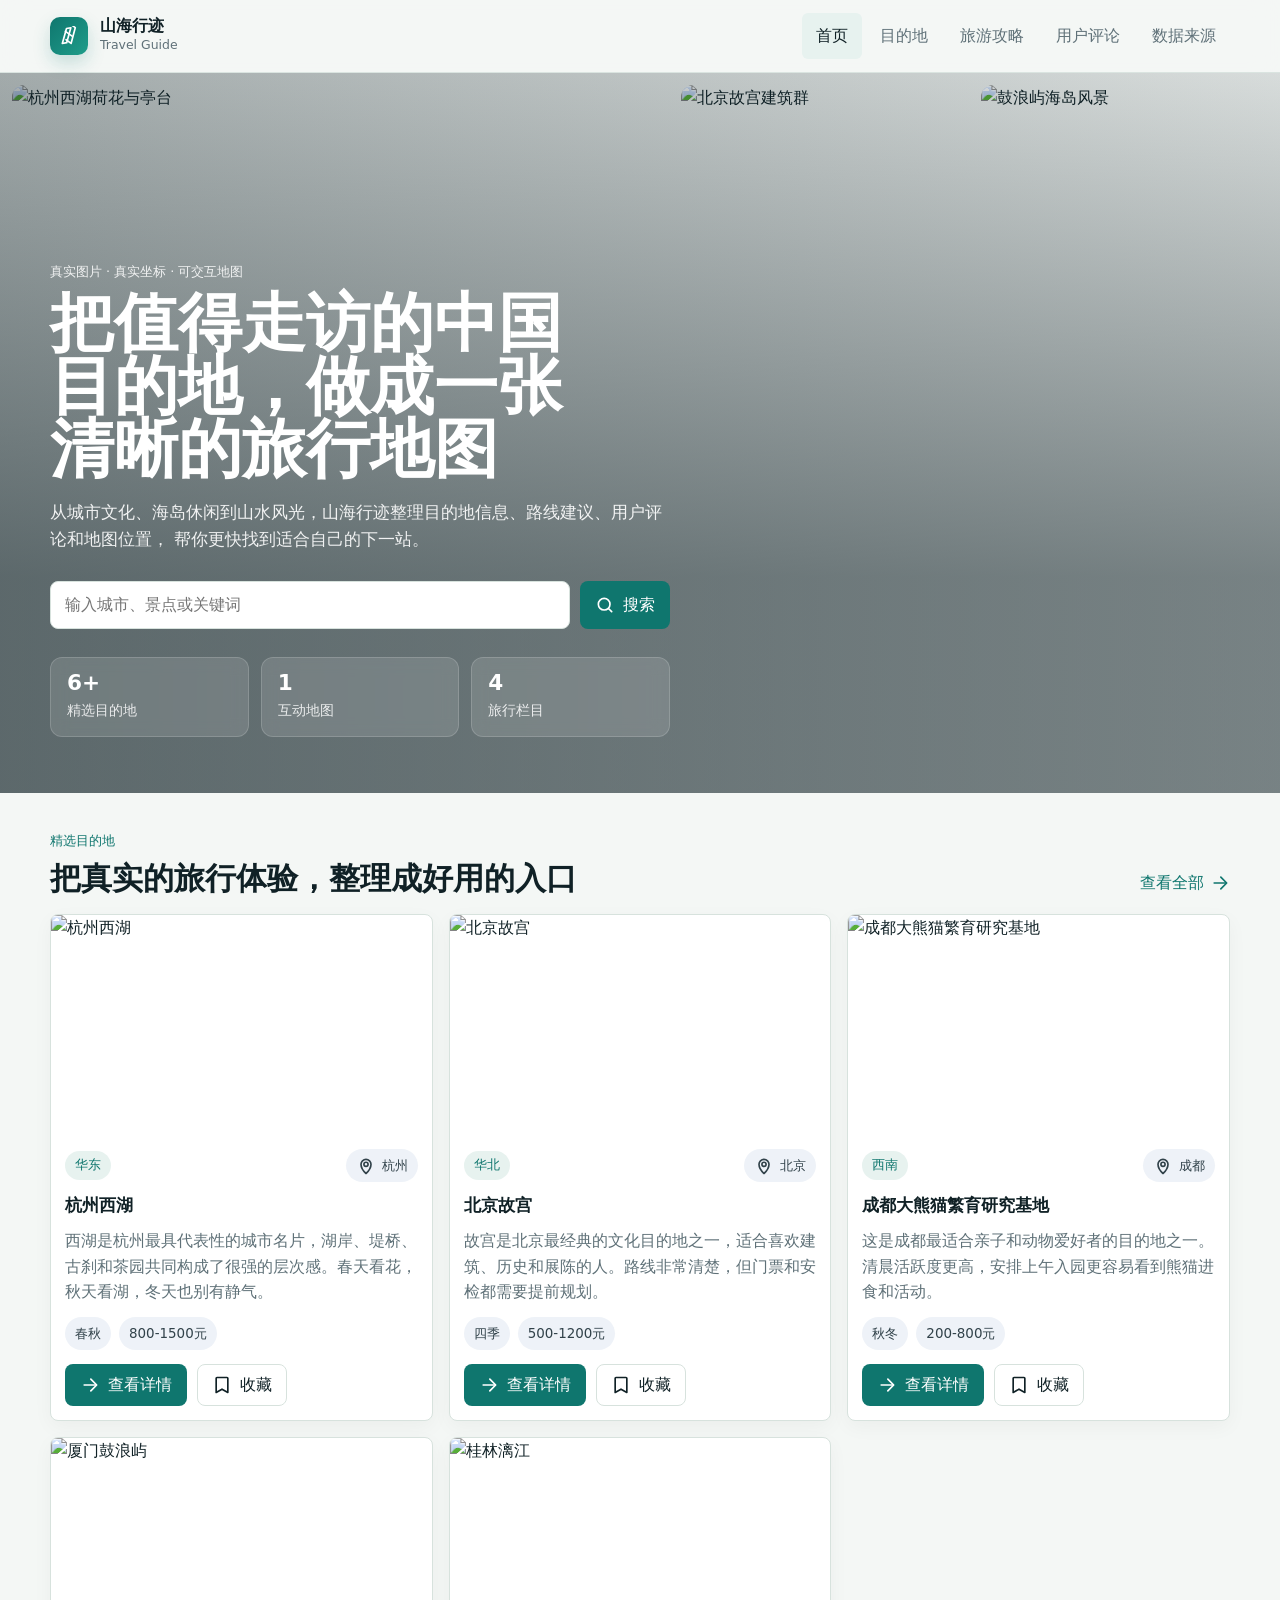
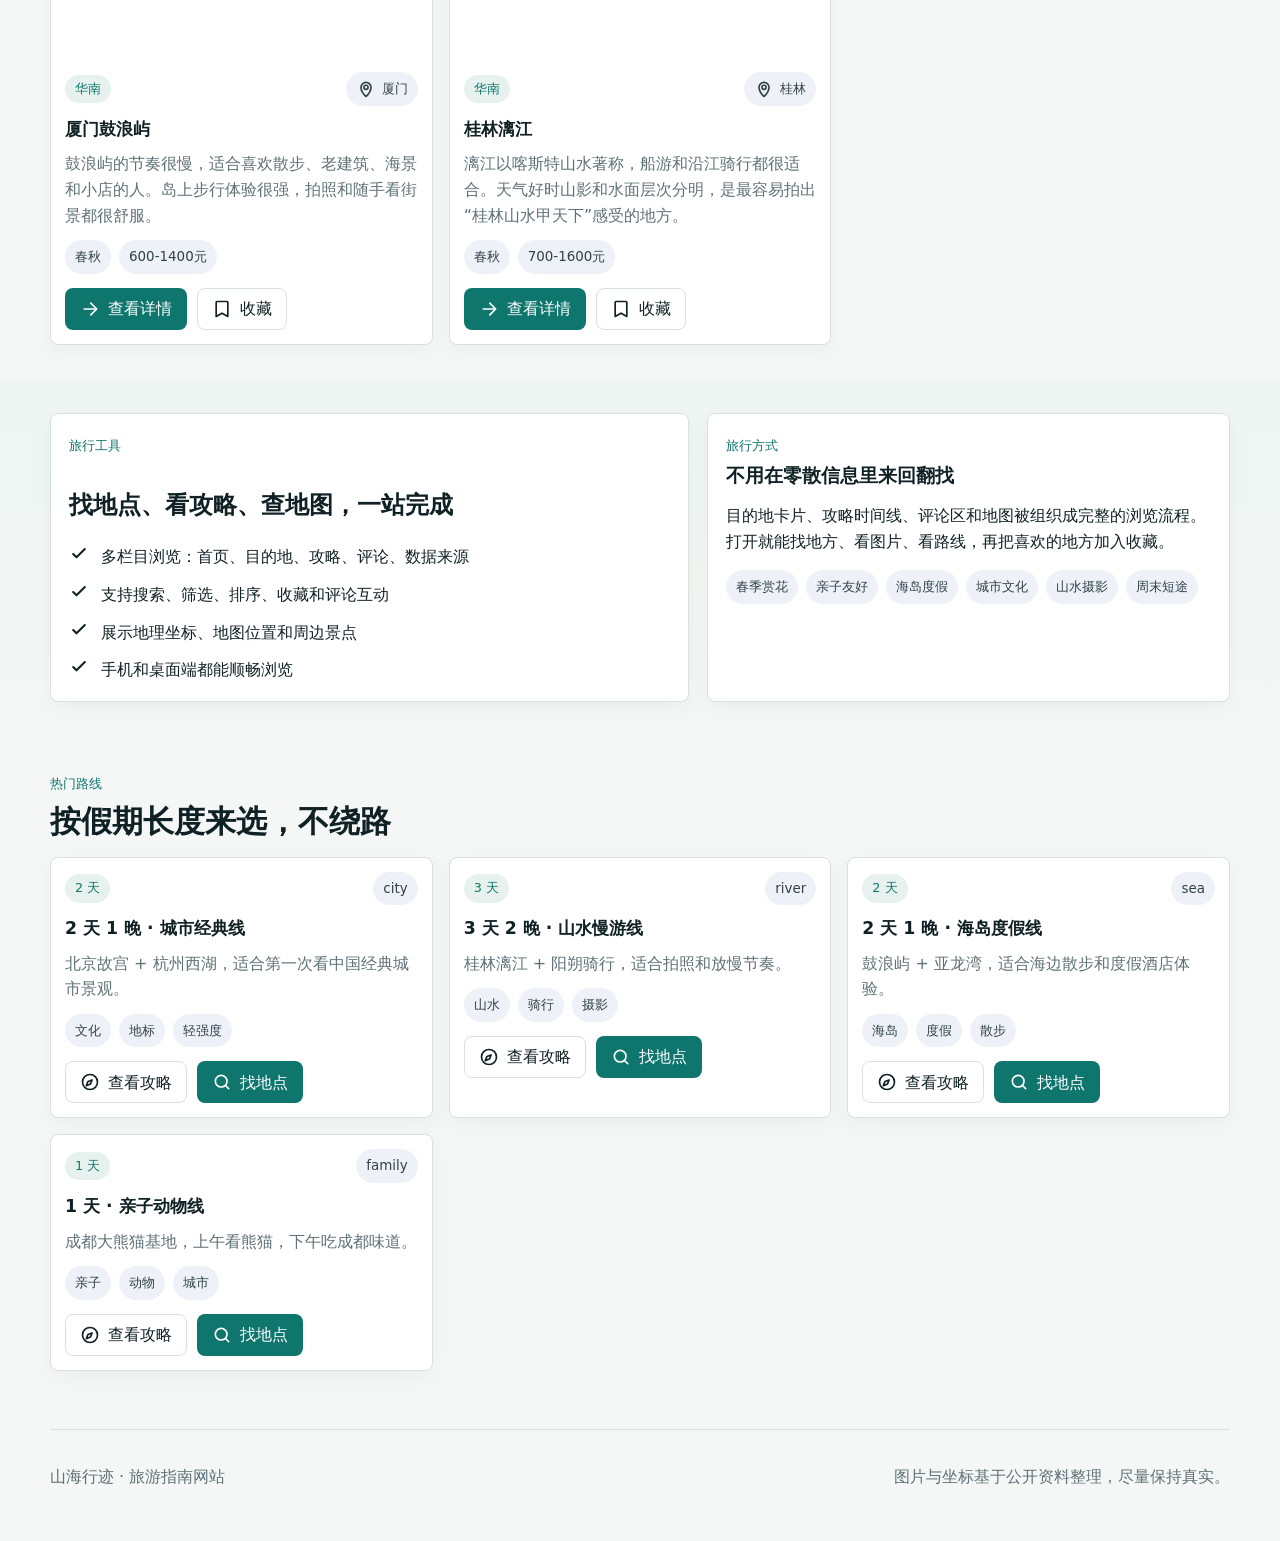
==== index.html @ cd8ba7ee "完成旅游指南网站" ====
<!doctype html>
<html lang="zh-CN">
  <head>
    <meta charset="UTF-8" />
    <meta name="viewport" content="width=device-width, initial-scale=1.0" />
    <title>山海行迹 - 旅游指南</title>
    <meta
      name="description"
      content="山海行迹提供真实目的地图片、坐标、攻略、评论和路线建议，帮助旅行者快速规划中国城市、山水与海岛行程。"
    />
    <link rel="stylesheet" href="styles.css" />
    <script defer src="data.js"></script>
    <script defer src="app.js"></script>
  </head>
  <body data-page="home">
    <header class="site-header">
      <div class="shell header-inner">
        <a class="brand" href="index.html" aria-label="山海行迹首页">
          <span class="brand-mark"><i data-lucide="map-pinned"></i></span>
          <span>
            <strong>山海行迹</strong>
            <small>Travel Guide</small>
          </span>
        </a>
        <button class="icon-btn nav-toggle" type="button" aria-label="打开导航" data-nav-toggle>
          <i data-lucide="menu"></i>
        </button>
        <nav class="site-nav" data-site-nav>
          <a href="index.html" class="active">首页</a>
          <a href="destinations.html">目的地</a>
          <a href="guide.html">旅游攻略</a>
          <a href="comments.html">用户评论</a>
          <a href="about.html">数据来源</a>
        </nav>
      </div>
    </header>

    <main>
      <section class="hero hero-home">
        <div class="hero-media">
          <img
            src="https://commons.wikimedia.org/wiki/Special:FilePath/West_Lake_Pavilion_and_Water_Lilies,_Hangzhou_120529_1.jpg"
            alt="杭州西湖荷花与亭台"
            class="hero-image hero-image-main"
          />
          <img
            src="https://commons.wikimedia.org/wiki/Special:FilePath/Forbidden_City_%2854449398364%29.jpg"
            alt="北京故宫建筑群"
            class="hero-image hero-image-side one"
          />
          <img
            src="https://commons.wikimedia.org/wiki/Special:FilePath/Gulangyu_Island_20191130144138.jpg"
            alt="鼓浪屿海岛风景"
            class="hero-image hero-image-side two"
          />
        </div>
        <div class="shell hero-content">
          <p class="eyebrow">真实图片 · 真实坐标 · 可交互地图</p>
          <h1>把值得走访的中国目的地，做成一张清晰的旅行地图</h1>
          <p class="lead">
            从城市文化、海岛休闲到山水风光，山海行迹整理目的地信息、路线建议、用户评论和地图位置，
            帮你更快找到适合自己的下一站。
          </p>
          <form class="quick-search" action="destinations.html" method="get">
            <label class="sr-only" for="home-search">搜索目的地</label>
            <input id="home-search" name="q" type="search" placeholder="输入城市、景点或关键词" />
            <button class="btn btn-primary" type="submit">
              <i data-lucide="search"></i>
              搜索
            </button>
          </form>
          <div class="hero-stats">
            <article>
              <strong>6+</strong>
              <span>精选目的地</span>
            </article>
            <article>
              <strong>1</strong>
              <span>互动地图</span>
            </article>
            <article>
              <strong>4</strong>
              <span>旅行栏目</span>
            </article>
          </div>
        </div>
      </section>

      <section class="band">
        <div class="shell section-head">
          <div>
            <p class="eyebrow">精选目的地</p>
            <h2>把真实的旅行体验，整理成好用的入口</h2>
          </div>
          <a class="text-link" href="destinations.html">
            查看全部
            <i data-lucide="arrow-right"></i>
          </a>
        </div>
        <div class="shell destination-grid" data-featured-grid></div>
      </section>

      <section class="band band-alt">
        <div class="shell split-layout">
          <div class="info-panel">
            <p class="eyebrow">旅行工具</p>
            <h2>找地点、看攻略、查地图，一站完成</h2>
            <ul class="check-list">
              <li><i data-lucide="check"></i> 多栏目浏览：首页、目的地、攻略、评论、数据来源</li>
              <li><i data-lucide="check"></i> 支持搜索、筛选、排序、收藏和评论互动</li>
              <li><i data-lucide="check"></i> 展示地理坐标、地图位置和周边景点</li>
              <li><i data-lucide="check"></i> 手机和桌面端都能顺畅浏览</li>
            </ul>
          </div>
          <div class="story-panel">
            <p class="eyebrow">旅行方式</p>
            <h3>不用在零散信息里来回翻找</h3>
            <p>
              目的地卡片、攻略时间线、评论区和地图被组织成完整的浏览流程。
              打开就能找地方、看图片、看路线，再把喜欢的地方加入收藏。
            </p>
            <div class="mini-chips" data-home-tags></div>
          </div>
        </div>
      </section>

      <section class="band">
        <div class="shell section-head">
          <div>
            <p class="eyebrow">热门路线</p>
            <h2>按假期长度来选，不绕路</h2>
          </div>
        </div>
        <div class="shell route-grid" data-route-grid></div>
      </section>
    </main>

    <footer class="site-footer">
      <div class="shell footer-inner">
        <p>山海行迹 · 旅游指南网站</p>
        <p>图片与坐标基于公开资料整理，尽量保持真实。</p>
      </div>
    </footer>
  </body>
</html>
---- styles.css ----
/* Base */
:root {
  --bg: #f4f7f5;
  --surface: #ffffff;
  --surface-soft: #edf4f1;
  --ink: #102126;
  --muted: #5f7178;
  --line: #d7e2dd;
  --accent: #0f766e;
  --accent-2: #d97706;
  --accent-3: #2563eb;
  --shadow: 0 16px 40px rgba(16, 33, 38, 0.12);
  --radius: 8px;
  --radius-sm: 6px;
  --shell: min(1180px, calc(100vw - 32px));
}

* {
  box-sizing: border-box;
}

html,
body {
  margin: 0;
  min-height: 100%;
}

body {
  font-family: Inter, system-ui, -apple-system, BlinkMacSystemFont, "Segoe UI", "PingFang SC",
    "Hiragino Sans GB", "Microsoft YaHei", sans-serif;
  color: var(--ink);
  background: var(--bg);
  line-height: 1.6;
}

img {
  max-width: 100%;
  display: block;
}

a {
  color: inherit;
  text-decoration: none;
}

button,
input,
select,
textarea {
  font: inherit;
}

.sr-only {
  position: absolute;
  width: 1px;
  height: 1px;
  padding: 0;
  margin: -1px;
  overflow: hidden;
  clip: rect(0, 0, 0, 0);
  white-space: nowrap;
  border: 0;
}

.shell {
  width: var(--shell);
  margin: 0 auto;
}

.page-shell {
  padding: 28px 0 56px;
}

/* Header */
.site-header {
  position: sticky;
  top: 0;
  z-index: 20;
  background: rgba(244, 247, 245, 0.9);
  backdrop-filter: blur(14px);
  border-bottom: 1px solid rgba(215, 226, 221, 0.9);
}

.header-inner {
  min-height: 72px;
  display: flex;
  align-items: center;
  gap: 16px;
}

.brand {
  display: inline-flex;
  align-items: center;
  gap: 12px;
  min-width: 0;
}

.brand strong,
.brand small {
  display: block;
}

.brand strong {
  font-size: 1rem;
  line-height: 1.1;
}

.brand small {
  color: var(--muted);
  font-size: 0.78rem;
}

.brand-mark,
.icon-btn,
.segmented {
  display: inline-flex;
  align-items: center;
  justify-content: center;
}

.brand-mark {
  width: 38px;
  height: 38px;
  border-radius: 10px;
  background: linear-gradient(135deg, var(--accent), #1f9d8a);
  color: #fff;
  box-shadow: 0 8px 18px rgba(15, 118, 110, 0.2);
}

.site-nav {
  margin-left: auto;
  display: flex;
  align-items: center;
  gap: 4px;
}

.site-nav a {
  padding: 10px 14px;
  border-radius: var(--radius-sm);
  color: var(--muted);
  transition: 0.2s ease;
}

.site-nav a:hover,
.site-nav a.active {
  color: var(--ink);
  background: #e7f2ef;
}

.nav-toggle {
  display: none;
  margin-left: auto;
}

/* Hero */
.hero {
  position: relative;
  min-height: 80vh;
  display: grid;
  align-items: end;
  overflow: hidden;
}

.hero-media {
  position: absolute;
  inset: 0;
  display: grid;
  grid-template-columns: 1.6fr 0.7fr 0.7fr;
  gap: 12px;
  padding: 12px;
}

.hero-image {
  width: 100%;
  height: 100%;
  object-fit: cover;
  border-radius: 12px;
  filter: saturate(1.02) contrast(1.03);
}

.hero-image-main {
  grid-row: 1 / span 2;
}

.hero-image-side.one {
  grid-column: 2;
}

.hero-image-side.two {
  grid-column: 3;
}

.hero::after {
  content: "";
  position: absolute;
  inset: 0;
  background:
    linear-gradient(180deg, rgba(16, 33, 38, 0.08), rgba(16, 33, 38, 0.52) 70%),
    linear-gradient(90deg, rgba(16, 33, 38, 0.3), rgba(16, 33, 38, 0.05));
}

.hero-content {
  position: relative;
  z-index: 1;
  padding: 72px 0 56px;
  color: #fff;
}

.hero-home .hero-content {
  width: var(--shell);
  margin: 0 auto;
}

.eyebrow {
  display: inline-flex;
  align-items: center;
  gap: 8px;
  margin: 0 0 10px;
  font-size: 0.8rem;
  letter-spacing: 0;
  color: var(--accent);
  text-transform: uppercase;
}

.hero .eyebrow {
  color: rgba(255, 255, 255, 0.88);
}

.hero h1 {
  margin: 0;
  max-width: 12ch;
  font-size: clamp(2.5rem, 5vw, 5rem);
  line-height: 0.98;
}

.lead {
  max-width: 58ch;
  margin: 18px 0 0;
  font-size: 1.06rem;
  color: rgba(255, 255, 255, 0.9);
}

.quick-search {
  margin-top: 28px;
  display: flex;
  gap: 10px;
  max-width: 620px;
}

.quick-search input,
.input-wrap input,
select,
textarea {
  width: 100%;
  border: 1px solid var(--line);
  border-radius: 8px;
  background: #fff;
  color: var(--ink);
  outline: none;
}

.quick-search input,
.input-wrap input,
select {
  min-height: 48px;
  padding: 0 14px;
}

textarea {
  padding: 12px 14px;
  resize: vertical;
}

.quick-search input:focus,
.input-wrap input:focus,
select:focus,
textarea:focus {
  border-color: rgba(15, 118, 110, 0.45);
  box-shadow: 0 0 0 3px rgba(15, 118, 110, 0.12);
}

.hero-stats {
  margin-top: 28px;
  display: grid;
  grid-template-columns: repeat(3, minmax(0, 1fr));
  gap: 12px;
  max-width: 620px;
}

.hero-stats article,
.hero-sidecard,
.meta-card {
  background: rgba(255, 255, 255, 0.12);
  border: 1px solid rgba(255, 255, 255, 0.16);
  border-radius: 12px;
  padding: 14px 16px;
  backdrop-filter: blur(8px);
}

.hero-stats strong,
.hero-sidecard strong,
.meta-card strong {
  display: block;
  font-size: 1.35rem;
  line-height: 1;
}

.hero-stats span,
.hero-sidecard span,
.meta-card span {
  display: block;
  margin-top: 6px;
  font-size: 0.88rem;
  color: rgba(255, 255, 255, 0.85);
}

.hero-sidecard {
  background: #fff;
  color: var(--ink);
  border-color: var(--line);
  box-shadow: var(--shadow);
}

.hero-sidecard span,
.meta-card span {
  color: var(--muted);
}

/* Sections */
.band {
  padding: 34px 0;
}

.band-alt {
  background: linear-gradient(180deg, #eef5f2, #f4f7f5);
}

.section-head {
  display: flex;
  align-items: end;
  justify-content: space-between;
  gap: 16px;
  margin-bottom: 18px;
}

.section-head h2,
.page-hero h1,
.guide-panel h2,
.comment-panel h2,
.detail-block h2,
.story-panel h3 {
  margin: 0;
  line-height: 1.12;
}

.section-head h2,
.page-hero h1 {
  font-size: clamp(1.6rem, 2.4vw, 2.4rem);
}

.text-link,
.text-link i {
  display: inline-flex;
  align-items: center;
  gap: 6px;
  color: var(--accent);
}

.destination-grid,
.route-grid,
.source-grid {
  display: grid;
  grid-template-columns: repeat(3, minmax(0, 1fr));
  gap: 16px;
}

.destination-grid-list {
  grid-template-columns: repeat(2, minmax(0, 1fr));
}

.destination-card,
.route-card,
.source-card {
  background: var(--surface);
  border: 1px solid var(--line);
  border-radius: var(--radius);
  overflow: hidden;
  box-shadow: 0 6px 20px rgba(16, 33, 38, 0.04);
}

.destination-card img,
.route-card img {
  width: 100%;
  height: 220px;
  object-fit: cover;
}

.destination-card-body,
.route-card-body,
.source-card-body {
  padding: 14px;
}

.card-topline {
  display: flex;
  align-items: center;
  justify-content: space-between;
  gap: 10px;
  margin-bottom: 10px;
}

.badge,
.pill,
.chip,
.segmented {
  border-radius: 999px;
}

.badge {
  padding: 4px 10px;
  background: #e7f2ef;
  color: var(--accent);
  font-size: 0.8rem;
}

.pill,
.chip {
  display: inline-flex;
  align-items: center;
  gap: 6px;
  padding: 6px 10px;
  background: #eef2f8;
  color: #31424a;
  font-size: 0.84rem;
}

.destination-card h3,
.route-card h3,
.source-card h3 {
  margin: 0;
  font-size: 1.08rem;
}

.destination-card p,
.route-card p,
.source-card p {
  margin: 8px 0 0;
  color: var(--muted);
}

.card-meta {
  display: flex;
  flex-wrap: wrap;
  gap: 8px;
  margin-top: 12px;
}

.card-actions {
  display: flex;
  align-items: center;
  gap: 10px;
  margin-top: 14px;
}

.btn {
  min-height: 42px;
  border: 1px solid transparent;
  border-radius: 8px;
  padding: 0 14px;
  display: inline-flex;
  align-items: center;
  justify-content: center;
  gap: 8px;
  cursor: pointer;
  transition: 0.2s ease;
  white-space: nowrap;
}

.btn-primary {
  background: var(--accent);
  color: #fff;
}

.btn-primary:hover {
  background: #0d6a63;
}

.btn-ghost {
  background: #fff;
  border-color: var(--line);
  color: var(--ink);
}

.btn-ghost:hover,
.icon-btn:hover,
.segmented:hover {
  background: #e7f2ef;
}

.full-width {
  width: 100%;
}

.icon-btn {
  width: 42px;
  height: 42px;
  border: 1px solid var(--line);
  border-radius: 8px;
  background: #fff;
  color: var(--ink);
  cursor: pointer;
}

.split-layout,
.list-layout,
.guide-layout,
.comment-layout,
.detail-grid {
  display: grid;
  gap: 18px;
}

.split-layout {
  grid-template-columns: 1.1fr 0.9fr;
}

.list-layout {
  grid-template-columns: 260px minmax(0, 1fr);
}

.guide-layout {
  grid-template-columns: 1.2fr 0.8fr;
}

.comment-layout {
  grid-template-columns: 1fr 1fr;
}

.detail-grid {
  grid-template-columns: minmax(0, 1.4fr) minmax(320px, 0.8fr);
}

.info-panel,
.story-panel,
.filter-panel,
.guide-panel,
.comment-panel,
.detail-block,
.meta-card,
.hero-sidecard {
  border-radius: var(--radius);
}

.info-panel,
.story-panel,
.filter-panel,
.guide-panel,
.comment-panel,
.detail-block {
  background: var(--surface);
  border: 1px solid var(--line);
  box-shadow: 0 6px 20px rgba(16, 33, 38, 0.04);
}

.info-panel,
.story-panel,
.filter-panel,
.guide-panel,
.comment-panel,
.detail-block {
  padding: 18px;
}

.check-list,
.nearby-list,
.spot-list,
.timeline {
  display: grid;
  gap: 12px;
}

.check-list {
  list-style: none;
  padding: 0;
  margin: 18px 0 0;
}

.check-list li,
.spot-item,
.nearby-item,
.timeline-item {
  display: flex;
  gap: 12px;
  align-items: start;
}

.check-list i,
.spot-item i,
.nearby-item i,
.timeline-item i {
  color: var(--accent);
  flex: 0 0 auto;
  margin-top: 2px;
}

.mini-chips,
.chip-group {
  display: flex;
  flex-wrap: wrap;
  gap: 8px;
}

.toolbar {
  display: flex;
  flex-wrap: wrap;
  gap: 14px;
  align-items: end;
  margin: 14px 0 22px;
}

.toolbar-compact {
  justify-content: center;
}

.field {
  min-width: 160px;
}

.field-grow {
  flex: 1 1 320px;
}

.field label {
  display: block;
  margin-bottom: 8px;
  font-size: 0.86rem;
  color: var(--muted);
}

.input-wrap {
  position: relative;
}

.input-wrap i {
  position: absolute;
  left: 12px;
  top: 50%;
  transform: translateY(-50%);
  color: var(--muted);
}

.input-wrap input {
  padding-left: 40px;
}

.filter-panel h2,
.guide-panel h2,
.comment-panel h2,
.detail-block h2 {
  font-size: 1.1rem;
}

.meta-card {
  margin-top: 16px;
  background: linear-gradient(135deg, #11363c, #1f5f5a);
  color: #fff;
}

.meta-card p {
  margin: 0;
}

.chip-group .chip,
.segmented {
  border: 1px solid var(--line);
  background: #fff;
  cursor: pointer;
}

.segmented.active,
.chip.active {
  background: #e7f2ef;
  border-color: rgba(15, 118, 110, 0.24);
  color: var(--accent);
}

.page-hero {
  width: var(--shell);
  margin: 0 auto 22px;
  display: flex;
  align-items: end;
  justify-content: space-between;
  gap: 16px;
}

.page-hero h1 {
  max-width: 14ch;
}

.page-hero .lead {
  color: var(--muted);
  max-width: 62ch;
}

.destination-hero {
  position: relative;
  display: grid;
  grid-template-columns: minmax(0, 1.3fr) minmax(320px, 0.7fr);
  gap: 16px;
  align-items: stretch;
  margin-bottom: 18px;
}

.detail-hero-image {
  width: 100%;
  height: 100%;
  min-height: 320px;
  object-fit: cover;
  border-radius: var(--radius);
  border: 1px solid var(--line);
}

.detail-hero-copy {
  display: grid;
  align-content: end;
  gap: 12px;
  padding: 24px;
  border-radius: var(--radius);
  border: 1px solid var(--line);
  background: linear-gradient(160deg, #ffffff, #edf4f1);
}

.detail-hero-copy h1 {
  margin: 0;
  font-size: clamp(2rem, 3.2vw, 3.2rem);
  line-height: 1;
}

.detail-hero-copy p {
  margin: 0;
  color: var(--muted);
}

.hero-sidecard {
  min-width: 160px;
}

.hero-sidecard strong {
  color: var(--ink);
  font-size: 2.1rem;
}

.hero-sidecard p {
  margin: 0;
  color: var(--muted);
}

.facts-grid {
  display: grid;
  grid-template-columns: repeat(3, minmax(0, 1fr));
  gap: 12px;
}

.fact {
  padding: 14px;
  border-radius: var(--radius-sm);
  background: var(--surface-soft);
  border: 1px solid #deebe6;
}

.fact small,
.fact span {
  display: block;
  color: var(--muted);
}

.fact strong {
  display: block;
  margin-top: 4px;
  font-size: 1.05rem;
}

.spot-item,
.nearby-item,
.timeline-item {
  padding: 12px 0;
  border-bottom: 1px solid var(--line);
}

.spot-item:last-child,
.nearby-item:last-child,
.timeline-item:last-child {
  border-bottom: 0;
  padding-bottom: 0;
}

.spot-item strong,
.nearby-item strong,
.timeline-item strong {
  display: block;
}

.three-col {
  display: grid;
  grid-template-columns: repeat(3, minmax(0, 1fr));
  gap: 12px;
}

.logistics-card {
  border-radius: var(--radius-sm);
  background: var(--surface-soft);
  border: 1px solid #deebe6;
  padding: 14px;
}

.logistics-card h3 {
  margin: 0 0 8px;
  font-size: 1rem;
}

.map-panel {
  width: 100%;
  height: 360px;
  border-radius: var(--radius-sm);
  overflow: hidden;
  position: relative;
  background:
    linear-gradient(180deg, #eff7f4, #d9ece6 45%, #c1d8d0 100%);
  border: 1px solid var(--line);
  padding: 14px;
}

.map-head {
  display: flex;
  align-items: start;
  justify-content: space-between;
  gap: 12px;
  margin-bottom: 12px;
}

.map-head strong {
  display: block;
  font-size: 1rem;
}

.map-head span {
  color: var(--muted);
  font-size: 0.9rem;
}

.map-legend {
  display: flex;
  gap: 10px;
  flex-wrap: wrap;
  align-items: center;
  color: var(--muted);
  font-size: 0.84rem;
}

.map-legend span {
  display: inline-flex;
  align-items: center;
  gap: 6px;
}

.map-legend i {
  width: 10px;
  height: 10px;
  border-radius: 999px;
  background: var(--accent);
  display: inline-block;
}

.map-legend i.all {
  background: #9ab4ad;
}

.map-canvas {
  position: relative;
  width: 100%;
  height: calc(100% - 52px);
  border-radius: var(--radius-sm);
  overflow: hidden;
  background:
    radial-gradient(circle at 25% 30%, rgba(15, 118, 110, 0.08), transparent 22%),
    radial-gradient(circle at 70% 60%, rgba(217, 119, 6, 0.08), transparent 20%),
    linear-gradient(180deg, rgba(255, 255, 255, 0.75), rgba(255, 255, 255, 0.18));
}

.map-grid {
  position: absolute;
  inset: 0;
  background-image:
    linear-gradient(rgba(16, 33, 38, 0.08) 1px, transparent 1px),
    linear-gradient(90deg, rgba(16, 33, 38, 0.08) 1px, transparent 1px);
  background-size: 12% 12%, 12% 12%;
  opacity: 0.6;
}

.map-shape {
  position: absolute;
  inset: 18% 10% 18% 12%;
  clip-path: polygon(6% 20%, 20% 8%, 33% 12%, 47% 7%, 58% 13%, 66% 20%, 79% 17%, 91% 25%, 95% 40%, 88% 54%, 80% 60%, 73% 72%, 61% 80%, 49% 76%, 41% 83%, 29% 79%, 20% 69%, 14% 61%, 9% 48%, 7% 36%);
  background: linear-gradient(135deg, rgba(15, 118, 110, 0.18), rgba(37, 99, 235, 0.08));
  border: 1px solid rgba(16, 33, 38, 0.08);
}

.map-dot,
.map-note {
  position: absolute;
}

.map-dot {
  width: 16px;
  height: 16px;
  transform: translate(-50%, -50%);
  border: 0;
  background: transparent;
  cursor: pointer;
}

.map-dot span {
  display: block;
  width: 16px;
  height: 16px;
  border-radius: 999px;
  background: rgba(15, 118, 110, 0.3);
  box-shadow: 0 0 0 6px rgba(15, 118, 110, 0.08);
}

.map-dot.active span {
  background: var(--accent);
  box-shadow: 0 0 0 10px rgba(15, 118, 110, 0.18);
}

.map-note {
  transform: translate(-50%, -100%);
  padding: 6px 10px;
  border-radius: 999px;
  background: #fff;
  border: 1px solid var(--line);
  color: var(--accent);
  font-size: 0.78rem;
  box-shadow: 0 6px 16px rgba(16, 33, 38, 0.08);
  white-space: nowrap;
}

.block-head {
  display: flex;
  align-items: center;
  justify-content: space-between;
  gap: 12px;
  margin-bottom: 14px;
}

.comment-list {
  display: grid;
  gap: 12px;
}

.comment {
  padding: 14px;
  border-radius: var(--radius-sm);
  border: 1px solid var(--line);
  background: var(--surface-soft);
}

.comment-head {
  display: flex;
  align-items: center;
  justify-content: space-between;
  gap: 10px;
  margin-bottom: 8px;
}

.comment .meta {
  color: var(--muted);
  font-size: 0.9rem;
}

.comment .stars {
  color: #c77f08;
}

.comment-form {
  display: grid;
  gap: 12px;
}

.comment-form label {
  display: grid;
  gap: 6px;
  color: var(--muted);
  font-size: 0.92rem;
}

.full-row {
  grid-column: 1 / -1;
}

.source-grid {
  grid-template-columns: repeat(2, minmax(0, 1fr));
}

.source-card {
  min-height: 100%;
}

.source-card-body ul {
  margin: 10px 0 0;
  padding-left: 18px;
  color: var(--muted);
}

.site-footer {
  padding: 24px 0 36px;
  color: var(--muted);
}

.footer-inner {
  display: flex;
  flex-wrap: wrap;
  gap: 10px 18px;
  justify-content: space-between;
  border-top: 1px solid var(--line);
  padding-top: 18px;
}

@media (max-width: 1100px) {
  .destination-grid,
  .route-grid,
  .source-grid,
  .split-layout,
  .list-layout,
  .guide-layout,
  .comment-layout,
  .destination-hero,
  .detail-grid {
    grid-template-columns: 1fr;
  }

  .hero-media {
    grid-template-columns: 1fr 1fr;
  }

  .hero-image-main {
    grid-row: 1;
    grid-column: 1 / -1;
  }

  .hero-image-side.one {
    grid-column: 1;
  }

  .hero-image-side.two {
    grid-column: 2;
  }
}

@media (max-width: 760px) {
  .shell {
    width: min(100vw - 20px, 1180px);
  }

  .hero {
    min-height: auto;
  }

  .hero-media {
    position: relative;
    grid-template-columns: 1fr;
    padding: 0;
    gap: 10px;
    height: 52vh;
  }

  .hero-image-main,
  .hero-image-side.one,
  .hero-image-side.two {
    grid-column: 1;
    grid-row: auto;
  }

  .hero-content {
    padding-top: 24px;
  }

  .hero h1 {
    max-width: 100%;
  }

  .quick-search,
  .hero-stats,
  .facts-grid,
  .three-col {
    grid-template-columns: 1fr;
  }

  .quick-search {
    display: grid;
    max-width: 100%;
  }

  .page-hero {
    display: grid;
  }

  .site-nav {
    position: absolute;
    left: 10px;
    right: 10px;
    top: 72px;
    display: none;
    flex-direction: column;
    padding: 10px;
    background: #fff;
    border: 1px solid var(--line);
    border-radius: 12px;
    box-shadow: var(--shadow);
  }

  .site-nav.open {
    display: flex;
  }

  .nav-toggle {
    display: inline-flex;
  }
}
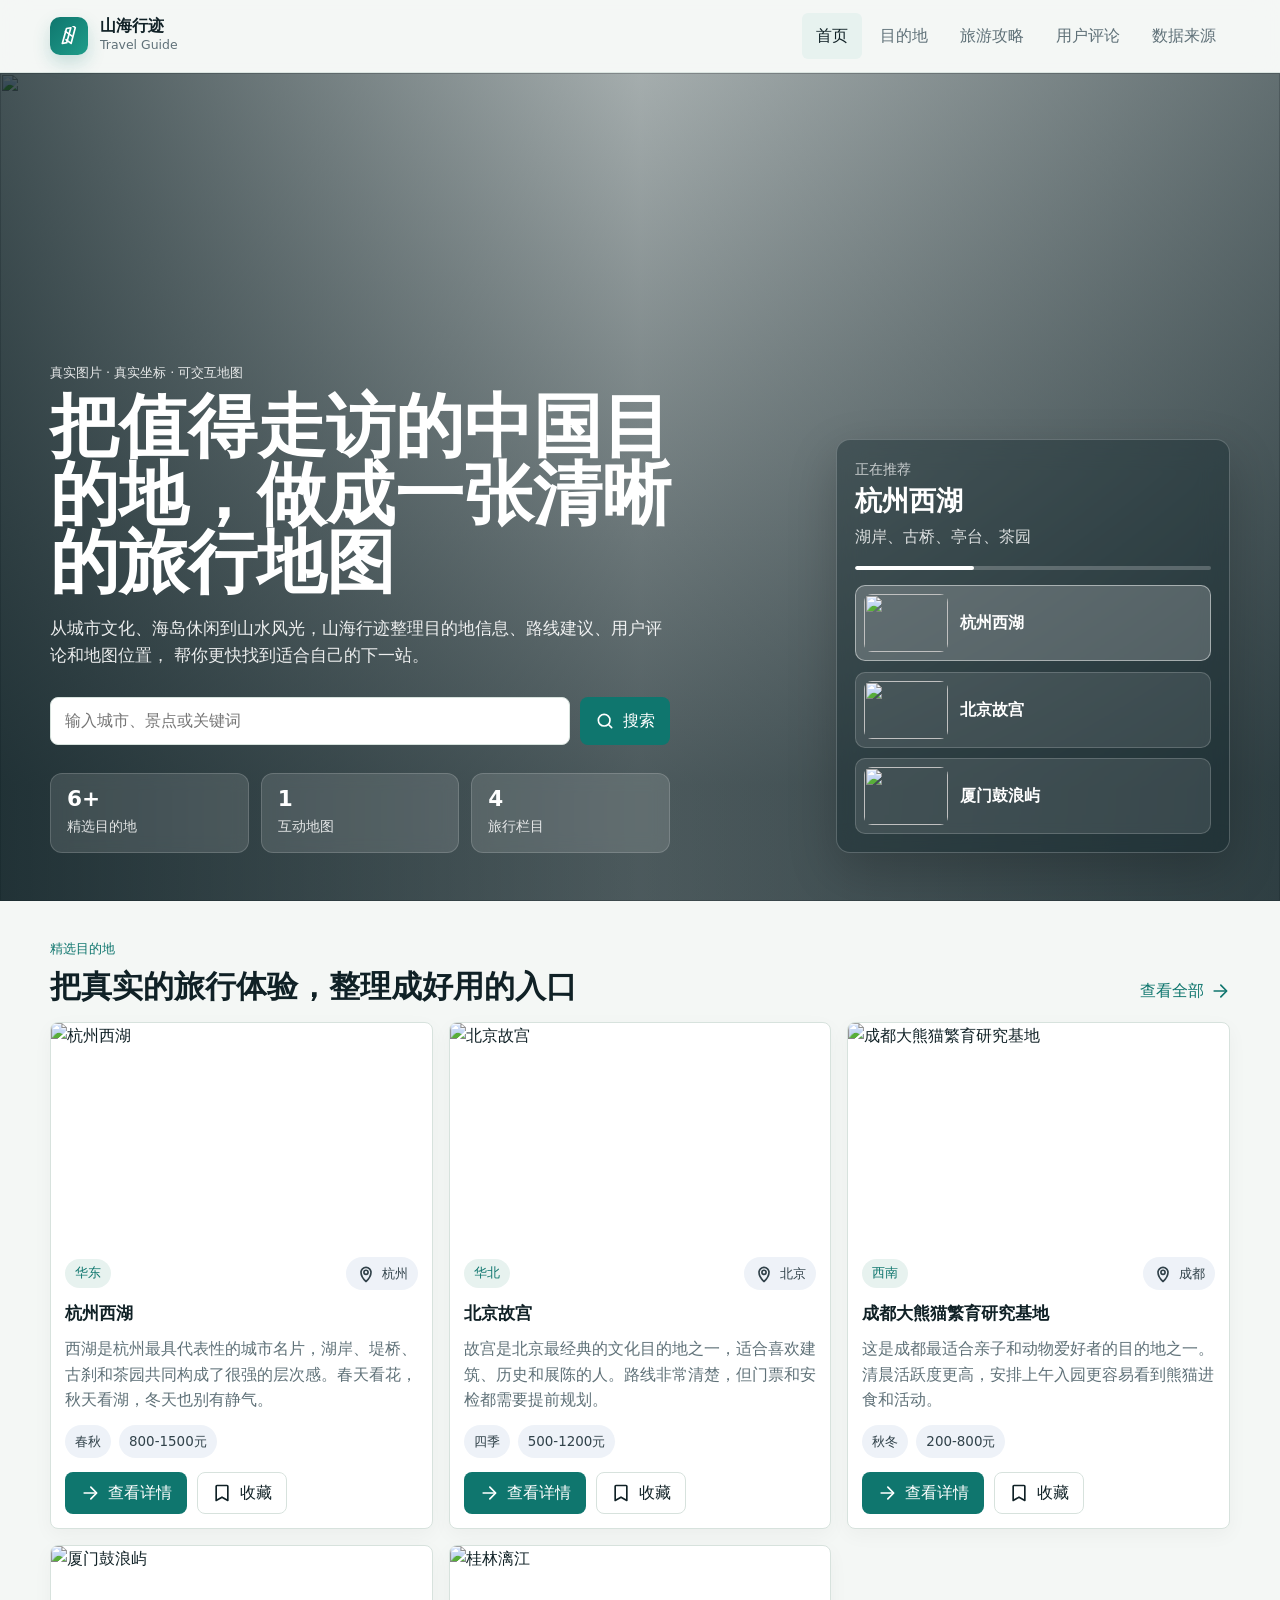
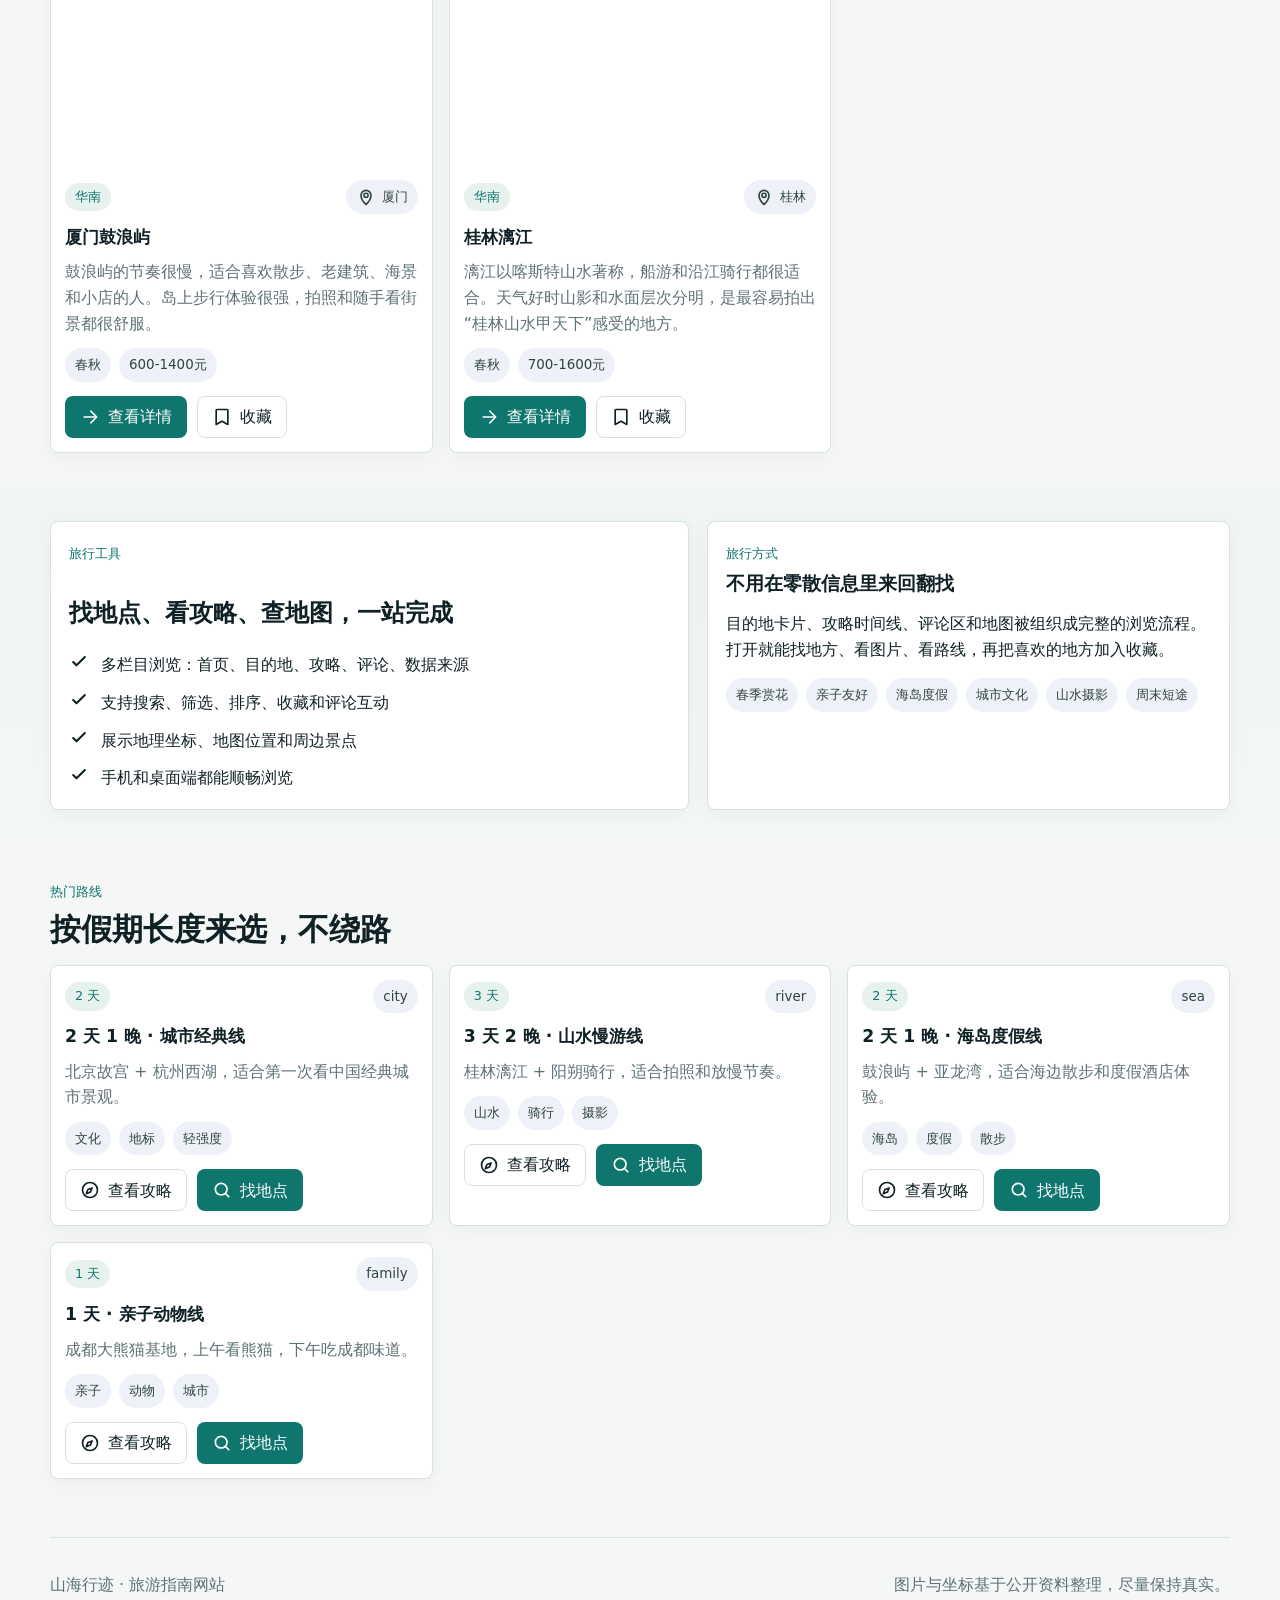
==== commit 144ea15e: "style: 优化部分页面细节并更新README" ====
--- a/index.html
+++ b/index.html
@@ -36,53 +36,93 @@
     </header>
 
     <main>
-      <section class="hero hero-home">
-        <div class="hero-media">
+      <section class="hero hero-home" data-hero-carousel>
+        <div class="hero-slider" aria-hidden="true">
           <img
+            class="hero-slide active"
             src="https://commons.wikimedia.org/wiki/Special:FilePath/West_Lake_Pavilion_and_Water_Lilies,_Hangzhou_120529_1.jpg"
-            alt="杭州西湖荷花与亭台"
-            class="hero-image hero-image-main"
+            alt=""
+            data-slide="0"
           />
           <img
+            class="hero-slide"
             src="https://commons.wikimedia.org/wiki/Special:FilePath/Forbidden_City_%2854449398364%29.jpg"
-            alt="北京故宫建筑群"
-            class="hero-image hero-image-side one"
+            alt=""
+            data-slide="1"
           />
           <img
+            class="hero-slide"
             src="https://commons.wikimedia.org/wiki/Special:FilePath/Gulangyu_Island_20191130144138.jpg"
-            alt="鼓浪屿海岛风景"
-            class="hero-image hero-image-side two"
+            alt=""
+            data-slide="2"
           />
         </div>
-        <div class="shell hero-content">
-          <p class="eyebrow">真实图片 · 真实坐标 · 可交互地图</p>
-          <h1>把值得走访的中国目的地，做成一张清晰的旅行地图</h1>
-          <p class="lead">
-            从城市文化、海岛休闲到山水风光，山海行迹整理目的地信息、路线建议、用户评论和地图位置，
-            帮你更快找到适合自己的下一站。
-          </p>
-          <form class="quick-search" action="destinations.html" method="get">
-            <label class="sr-only" for="home-search">搜索目的地</label>
-            <input id="home-search" name="q" type="search" placeholder="输入城市、景点或关键词" />
-            <button class="btn btn-primary" type="submit">
-              <i data-lucide="search"></i>
-              搜索
-            </button>
-          </form>
-          <div class="hero-stats">
-            <article>
-              <strong>6+</strong>
-              <span>精选目的地</span>
-            </article>
-            <article>
-              <strong>1</strong>
-              <span>互动地图</span>
-            </article>
-            <article>
-              <strong>4</strong>
-              <span>旅行栏目</span>
-            </article>
+
+        <div class="shell hero-inner">
+          <div class="hero-content">
+            <p class="eyebrow">真实图片 · 真实坐标 · 可交互地图</p>
+            <h1>把值得走访的中国目的地，做成一张清晰的旅行地图</h1>
+            <p class="lead">
+              从城市文化、海岛休闲到山水风光，山海行迹整理目的地信息、路线建议、用户评论和地图位置，
+              帮你更快找到适合自己的下一站。
+            </p>
+            <form class="quick-search" action="destinations.html" method="get">
+              <label class="sr-only" for="home-search">搜索目的地</label>
+              <input id="home-search" name="q" type="search" placeholder="输入城市、景点或关键词" />
+              <button class="btn btn-primary" type="submit">
+                <i data-lucide="search"></i>
+                搜索
+              </button>
+            </form>
+            <div class="hero-stats">
+              <article>
+                <strong>6+</strong>
+                <span>精选目的地</span>
+              </article>
+              <article>
+                <strong>1</strong>
+                <span>互动地图</span>
+              </article>
+              <article>
+                <strong>4</strong>
+                <span>旅行栏目</span>
+              </article>
+            </div>
           </div>
+
+          <aside class="hero-digest" aria-label="目的地轮播">
+            <div class="hero-digest-head">
+              <p>正在推荐</p>
+              <strong data-hero-title>杭州西湖</strong>
+              <span data-hero-subtitle>湖岸、古桥、亭台、茶园</span>
+            </div>
+            <div class="hero-progress" aria-hidden="true">
+              <span data-hero-progress></span>
+            </div>
+            <div class="hero-thumbs" role="tablist" aria-label="切换推荐目的地">
+              <button class="hero-thumb active" type="button" data-hero-thumb="0" aria-label="切换到杭州西湖">
+                <img
+                  src="https://commons.wikimedia.org/wiki/Special:FilePath/West_Lake_Pavilion_and_Water_Lilies,_Hangzhou_120529_1.jpg"
+                  alt=""
+                />
+                <span>杭州西湖</span>
+              </button>
+              <button class="hero-thumb" type="button" data-hero-thumb="1" aria-label="切换到北京故宫">
+                <img
+                  src="https://commons.wikimedia.org/wiki/Special:FilePath/Forbidden_City_%2854449398364%29.jpg"
+                  alt=""
+                />
+                <span>北京故宫</span>
+              </button>
+              <button class="hero-thumb" type="button" data-hero-thumb="2" aria-label="切换到厦门鼓浪屿">
+                <img
+                  src="https://commons.wikimedia.org/wiki/Special:FilePath/Gulangyu_Island_20191130144138.jpg"
+                  alt=""
+                />
+                <span>厦门鼓浪屿</span>
+              </button>
+            </div>
+          </aside>
         </div>
       </section>
 
--- a/styles.css
+++ b/styles.css
@@ -155,39 +155,34 @@
 /* Hero */
 .hero {
   position: relative;
-  min-height: 80vh;
-  display: grid;
-  align-items: end;
+  min-height: calc(100vh - 72px);
+  display: grid;
+  align-items: stretch;
   overflow: hidden;
 }
 
-.hero-media {
+.hero-slider {
   position: absolute;
   inset: 0;
-  display: grid;
-  grid-template-columns: 1.6fr 0.7fr 0.7fr;
-  gap: 12px;
-  padding: 12px;
-}
-
-.hero-image {
+}
+
+.hero-slide {
+  position: absolute;
+  inset: 0;
   width: 100%;
   height: 100%;
   object-fit: cover;
-  border-radius: 12px;
-  filter: saturate(1.02) contrast(1.03);
-}
-
-.hero-image-main {
-  grid-row: 1 / span 2;
-}
-
-.hero-image-side.one {
-  grid-column: 2;
-}
-
-.hero-image-side.two {
-  grid-column: 3;
+  opacity: 0;
+  transform: scale(1.04) translateX(18px);
+  transition:
+    opacity 900ms ease,
+    transform 1500ms ease;
+  filter: saturate(1.05) contrast(1.04);
+}
+
+.hero-slide.active {
+  opacity: 1;
+  transform: scale(1) translateX(0);
 }
 
 .hero::after {
@@ -195,20 +190,30 @@
   position: absolute;
   inset: 0;
   background:
-    linear-gradient(180deg, rgba(16, 33, 38, 0.08), rgba(16, 33, 38, 0.52) 70%),
-    linear-gradient(90deg, rgba(16, 33, 38, 0.3), rgba(16, 33, 38, 0.05));
+    linear-gradient(90deg, rgba(6, 25, 30, 0.72), rgba(6, 25, 30, 0.28) 50%, rgba(6, 25, 30, 0.58)),
+    linear-gradient(180deg, rgba(16, 33, 38, 0.08), rgba(16, 33, 38, 0.62) 86%);
+}
+
+.hero-inner {
+  position: relative;
+  z-index: 1;
+  min-height: calc(100vh - 72px);
+  display: grid;
+  grid-template-columns: minmax(0, 1.05fr) minmax(320px, 0.55fr);
+  gap: 34px;
+  align-items: end;
+  padding: 80px 0 48px;
 }
 
 .hero-content {
   position: relative;
-  z-index: 1;
-  padding: 72px 0 56px;
   color: #fff;
+  max-width: 720px;
 }
 
 .hero-home .hero-content {
-  width: var(--shell);
-  margin: 0 auto;
+  width: auto;
+  margin: 0;
 }
 
 .eyebrow {
@@ -228,8 +233,8 @@
 
 .hero h1 {
   margin: 0;
-  max-width: 12ch;
-  font-size: clamp(2.5rem, 5vw, 5rem);
+  max-width: 13ch;
+  font-size: clamp(2.8rem, 5.4vw, 5.6rem);
   line-height: 0.98;
 }
 
@@ -285,6 +290,101 @@
   grid-template-columns: repeat(3, minmax(0, 1fr));
   gap: 12px;
   max-width: 620px;
+}
+
+.hero-digest {
+  align-self: end;
+  display: grid;
+  gap: 16px;
+  padding: 18px;
+  border: 1px solid rgba(255, 255, 255, 0.22);
+  border-radius: 14px;
+  background: rgba(12, 33, 38, 0.38);
+  color: #fff;
+  box-shadow: 0 18px 50px rgba(0, 0, 0, 0.2);
+  backdrop-filter: blur(14px);
+}
+
+.hero-digest-head p,
+.hero-digest-head strong,
+.hero-digest-head span {
+  display: block;
+}
+
+.hero-digest-head p {
+  margin: 0 0 6px;
+  color: rgba(255, 255, 255, 0.72);
+  font-size: 0.88rem;
+}
+
+.hero-digest-head strong {
+  font-size: 1.7rem;
+  line-height: 1.1;
+}
+
+.hero-digest-head span {
+  margin-top: 8px;
+  color: rgba(255, 255, 255, 0.82);
+}
+
+.hero-progress {
+  height: 4px;
+  overflow: hidden;
+  border-radius: 999px;
+  background: rgba(255, 255, 255, 0.22);
+}
+
+.hero-progress span {
+  display: block;
+  width: 33.333%;
+  height: 100%;
+  border-radius: inherit;
+  background: #fff;
+  transform: translateX(0);
+  transition: transform 500ms ease;
+}
+
+.hero-thumbs {
+  display: grid;
+  gap: 10px;
+}
+
+.hero-thumb {
+  display: grid;
+  grid-template-columns: 84px minmax(0, 1fr);
+  align-items: center;
+  gap: 12px;
+  width: 100%;
+  min-height: 74px;
+  padding: 8px;
+  border: 1px solid rgba(255, 255, 255, 0.18);
+  border-radius: 10px;
+  background: rgba(255, 255, 255, 0.1);
+  color: #fff;
+  cursor: pointer;
+  text-align: left;
+  transition:
+    background 180ms ease,
+    border-color 180ms ease,
+    transform 180ms ease;
+}
+
+.hero-thumb:hover,
+.hero-thumb.active {
+  background: rgba(255, 255, 255, 0.2);
+  border-color: rgba(255, 255, 255, 0.48);
+  transform: translateY(-1px);
+}
+
+.hero-thumb img {
+  width: 84px;
+  height: 58px;
+  object-fit: cover;
+  border-radius: 8px;
+}
+
+.hero-thumb span {
+  font-weight: 700;
 }
 
 .hero-stats article,
@@ -1039,21 +1139,9 @@
     grid-template-columns: 1fr;
   }
 
-  .hero-media {
-    grid-template-columns: 1fr 1fr;
-  }
-
-  .hero-image-main {
-    grid-row: 1;
-    grid-column: 1 / -1;
-  }
-
-  .hero-image-side.one {
-    grid-column: 1;
-  }
-
-  .hero-image-side.two {
-    grid-column: 2;
+  .hero-inner {
+    grid-template-columns: 1fr;
+    align-items: end;
   }
 }
 
@@ -1063,30 +1151,18 @@
   }
 
   .hero {
-    min-height: auto;
-  }
-
-  .hero-media {
-    position: relative;
-    grid-template-columns: 1fr;
-    padding: 0;
-    gap: 10px;
-    height: 52vh;
-  }
-
-  .hero-image-main,
-  .hero-image-side.one,
-  .hero-image-side.two {
-    grid-column: 1;
-    grid-row: auto;
-  }
-
-  .hero-content {
-    padding-top: 24px;
+    min-height: calc(100vh - 72px);
+  }
+
+  .hero-inner {
+    min-height: calc(100vh - 72px);
+    padding: 40px 0 24px;
+    gap: 22px;
   }
 
   .hero h1 {
     max-width: 100%;
+    font-size: clamp(2.4rem, 12vw, 4rem);
   }
 
   .quick-search,
@@ -1099,6 +1175,36 @@
   .quick-search {
     display: grid;
     max-width: 100%;
+  }
+
+  .hero-digest {
+    padding: 12px;
+  }
+
+  .hero-digest-head strong {
+    font-size: 1.25rem;
+  }
+
+  .hero-thumbs {
+    grid-template-columns: repeat(3, minmax(0, 1fr));
+  }
+
+  .hero-thumb {
+    grid-template-columns: 1fr;
+    min-height: 0;
+    gap: 6px;
+  }
+
+  .hero-thumb img {
+    width: 100%;
+    height: 54px;
+  }
+
+  .hero-thumb span {
+    font-size: 0.78rem;
+    white-space: nowrap;
+    overflow: hidden;
+    text-overflow: ellipsis;
   }
 
   .page-hero {
